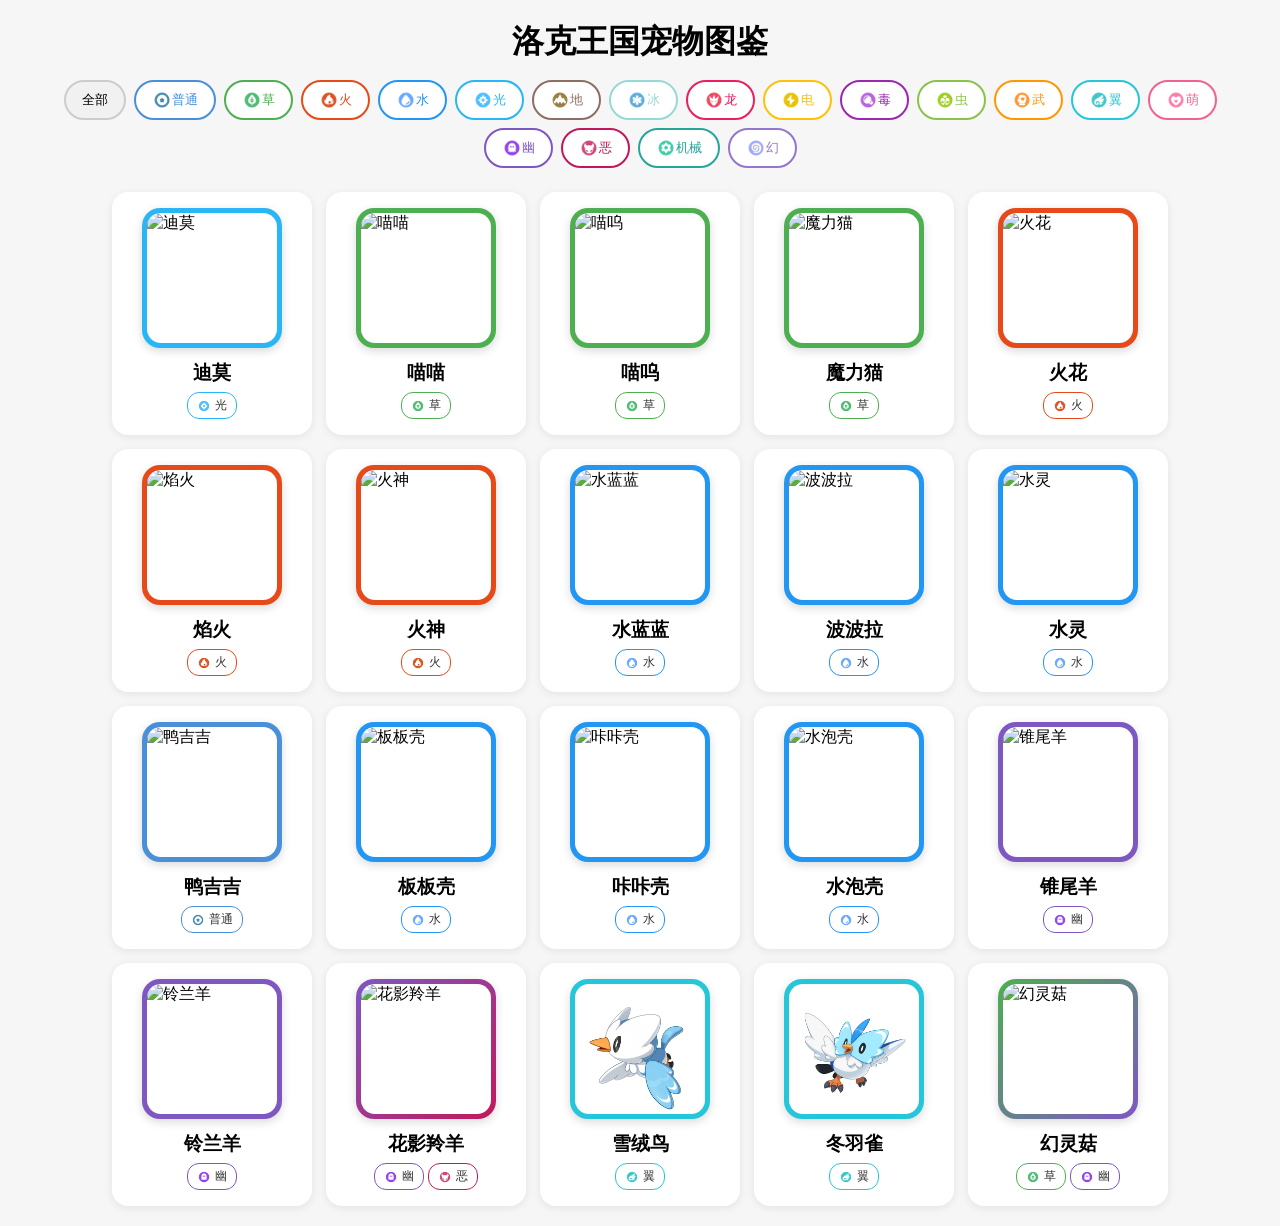
==== index.html @ 37b970ab "全新html，js，css" ====
<!DOCTYPE html>
<meta charset="UTF-8">
<meta name="viewport" content="width=device-width,initial-scale=1.0">
<title>洛克王国宠物图鉴</title>
<link rel="stylesheet" href="style.css">

<script src="data/config.js"></script>
<script src="data/pets1.js"></script>
<script src="data/pets2.js"></script>

<div class="page-container">
  <div class="title-center"><h1>洛克王国宠物图鉴</h1></div>
  <div class="filter-bar" id="filterBar"></div>
  <div class="pet-grid" id="petGrid"></div>
</div>

<script>
const petList = [...petList1, ...petList2];
renderFilters();
renderPets(petList);

function renderFilters() {
  const bar = document.getElementById("filterBar");
  allElements.forEach(el => {
    const btn = document.createElement("button");
    btn.className = "filter-btn";

    // 给属性标签加上对应颜色
    if (el !== "全部" && elementColors[el]) {
      btn.style.backgroundColor = "#fff";
      btn.style.color = elementColors[el];
      btn.style.border = `2px solid ${elementColors[el]}`;
      // 插入图标
      btn.innerHTML = `<img src="public/icons/${el}.png" class="filter-icon">${el}`;
    } else {
      btn.textContent = el;
      btn.style.border = `2px solid #ccc`;

    }
    
    btn.onclick = () => filterPets(el);
    bar.appendChild(btn);
  });
}

function renderPets(pets) {
  const grid = document.getElementById("petGrid");
  grid.innerHTML = "";
  pets.forEach(pet => {
    const card = document.createElement("div");
    card.className = "small-card";
    const elems = Array.isArray(pet.element) ? pet.element : [pet.element];
    const bg = elems.length === 1 ? elementColors[elems[0]] : `linear-gradient(135deg, ${elementColors[elems[0]]}, ${elementColors[elems[1]]})`;

    card.innerHTML = `
    <div class="avatar-box" style="background:${bg}">
      <img class="avatar" src="${pet.avatar}" alt="${pet.name}">
    </div>
    <h3>${pet.name}</h3>
    <div style="display:flex;gap:4px;justify-content:center;margin-top:6px;flex-wrap:wrap">
      ${elems.map(e => `
      <span class="element" style="background:#fff; border:1px solid ${elementColors[e]}; color:#333; display:inline-flex; align-items:center; gap:4px;">
        <img src="public/icons/${e}.png" class="element-icon" style="width:14px; height:14px; object-fit:contain;">
        ${e}
      </span>
      `).join('')}
    </div>
  `;
    card.onclick = () => location.href = `detail.html?id=${pet.id}`;
    grid.appendChild(card);
  });
}

function filterPets(type) {
  if (type === "全部") return renderPets(petList);
  const filtered = petList.filter(p => {
    const el = p.element;
    return Array.isArray(el) ? el.includes(type) : el === type;
  });
  renderPets(filtered);
}
</script>
---- style.css ----
* {
    margin: 0;
    padding: 0;
    box-sizing: border-box;
    font-family: system-ui, sans-serif;
}

body {
    background: #f6f6f6;
}

.page-container {
    max-width: 1200px;
    margin: 0 auto;
    padding: 20px;
}

.small-card {
    width: 200px;
    padding: 16px;
    background: #fff;
    border-radius: 16px;
    box-shadow: 0 2px 8px rgba(0, 0, 0, .08);
    cursor: pointer;
    transition: .2s;
}

.small-card:hover {
    transform: translateY(-4px);
}

.avatar {
    width: 130px;
    height: 130px;
    border-radius: 14px;
    object-fit: cover;
    background: #fff;
    display: block;
}

.avatar-box {
    border-radius: 18px;
    padding: 5px;
    box-shadow: 0 3px 10px rgba(0, 0, 0, .15);
    width: fit-content;
    margin: 0 auto 12px;
}

.pet-grid {
    display: flex;
    flex-wrap: wrap;
    gap: 14px;
    justify-content: center;
}

.element {
    padding: 4px 9px;
    border-radius: 12px;
    color: #fff;
    font-size: 12px;
    font-weight: 500;
    display: inline-flex;
    align-items: center;
    gap: 4px;
}

.element-icon {
  width: 20px;
  height: 20px;
  object-fit: contain;
  vertical-align: middle;
}

.title-center {
    text-align: center;
    margin-bottom: 16px;
}

.filter-bar {
    display: flex;
    flex-wrap: wrap;
    gap: 8px;
    justify-content: center;
    margin-bottom: 24px;
}

.filter-btn {
    padding: 8px 16px;
    border-radius: 20px;
    border: none;
    background: #f1f1f1;
    cursor: pointer;
    display: inline-flex;
    align-items: center;
    justify-content: center;
}

.filter-icon {
  background: #fff;
  width: 20px;
  height: 20px;
  object-fit: contain;
  /* 关键：让图标自己也居中 */
  display: flex;
  align-items: center;
  justify-content: center;
}

.filter-btn:hover {
  filter: brightness(1.15);
  transform: scale(1.04);
}

.back-btn {
    padding: 8px 16px;
    border-radius: 12px;
    border: none;
    background: #333;
    color: #fff;
    cursor: pointer;
    margin-bottom: 20px;
}

.detail-card {
    background: #1a1a1d;
    color: #fff;
    padding: 36px;
    border-radius: 20px;
    max-width: 860px;
    margin: 0 auto;
}

.pet-layout {
    display: flex;
    gap: 40px;
    align-items: flex-start;
}

.small-card h3 {
  text-align: center;
  width: 100%;
  margin: 8px 0 4px;
}

.left-section {
    text-align: center;
    flex-shrink: 0;
}

.right-section {
    flex: 1;
}

.right-section h3 {
    font-size: 18px;
    margin-bottom: 12px;
    padding-bottom: 6px;
    border-bottom: 1px solid #444;
}

.stat-grid {
    display: grid;
    grid-template-columns: 1fr 1fr;
    gap: 10px;
}

.stat {
    background: #2a2a2e;
    padding: 10px;
    border-radius: 8px;
    text-align: center;
}

.skill-list {
    display: flex;
    flex-direction: column;
    gap: 10px;
    margin-top: 10px;
}

.skill-item {
    background: #2a2a2e;
    padding: 12px;
    border-radius: 8px;
}

.skill-name {
    font-weight: bold;
    font-size: 15px;
}

.skill-desc {
    font-size: 12px;
    color: #ccc;
    margin-top: 4px;
}

.name-row {
    display: flex;
    align-items: center;
    justify-content: center;
    gap: 10px;
    margin: 12px 0;
}

.pet-name {
    font-size: 24px;
}

.trait-box {
    background: #2a2a2e;
    padding: 12px;
    border-radius: 10px;
    text-align: center;
}

.trait-name {
    font-weight: bold;
    font-size: 14px;
}

.trait-desc {
    font-size: 12px;
    color: #ccc;
    margin-top: 4px;
}

@media (max-width: 768px) {
    .pet-layout {
        flex-direction: column;
        align-items: center;
    }

    .stat-grid {
        grid-template-columns: 1fr;
    }

    .detail-card {
        padding: 24px;
    }
}
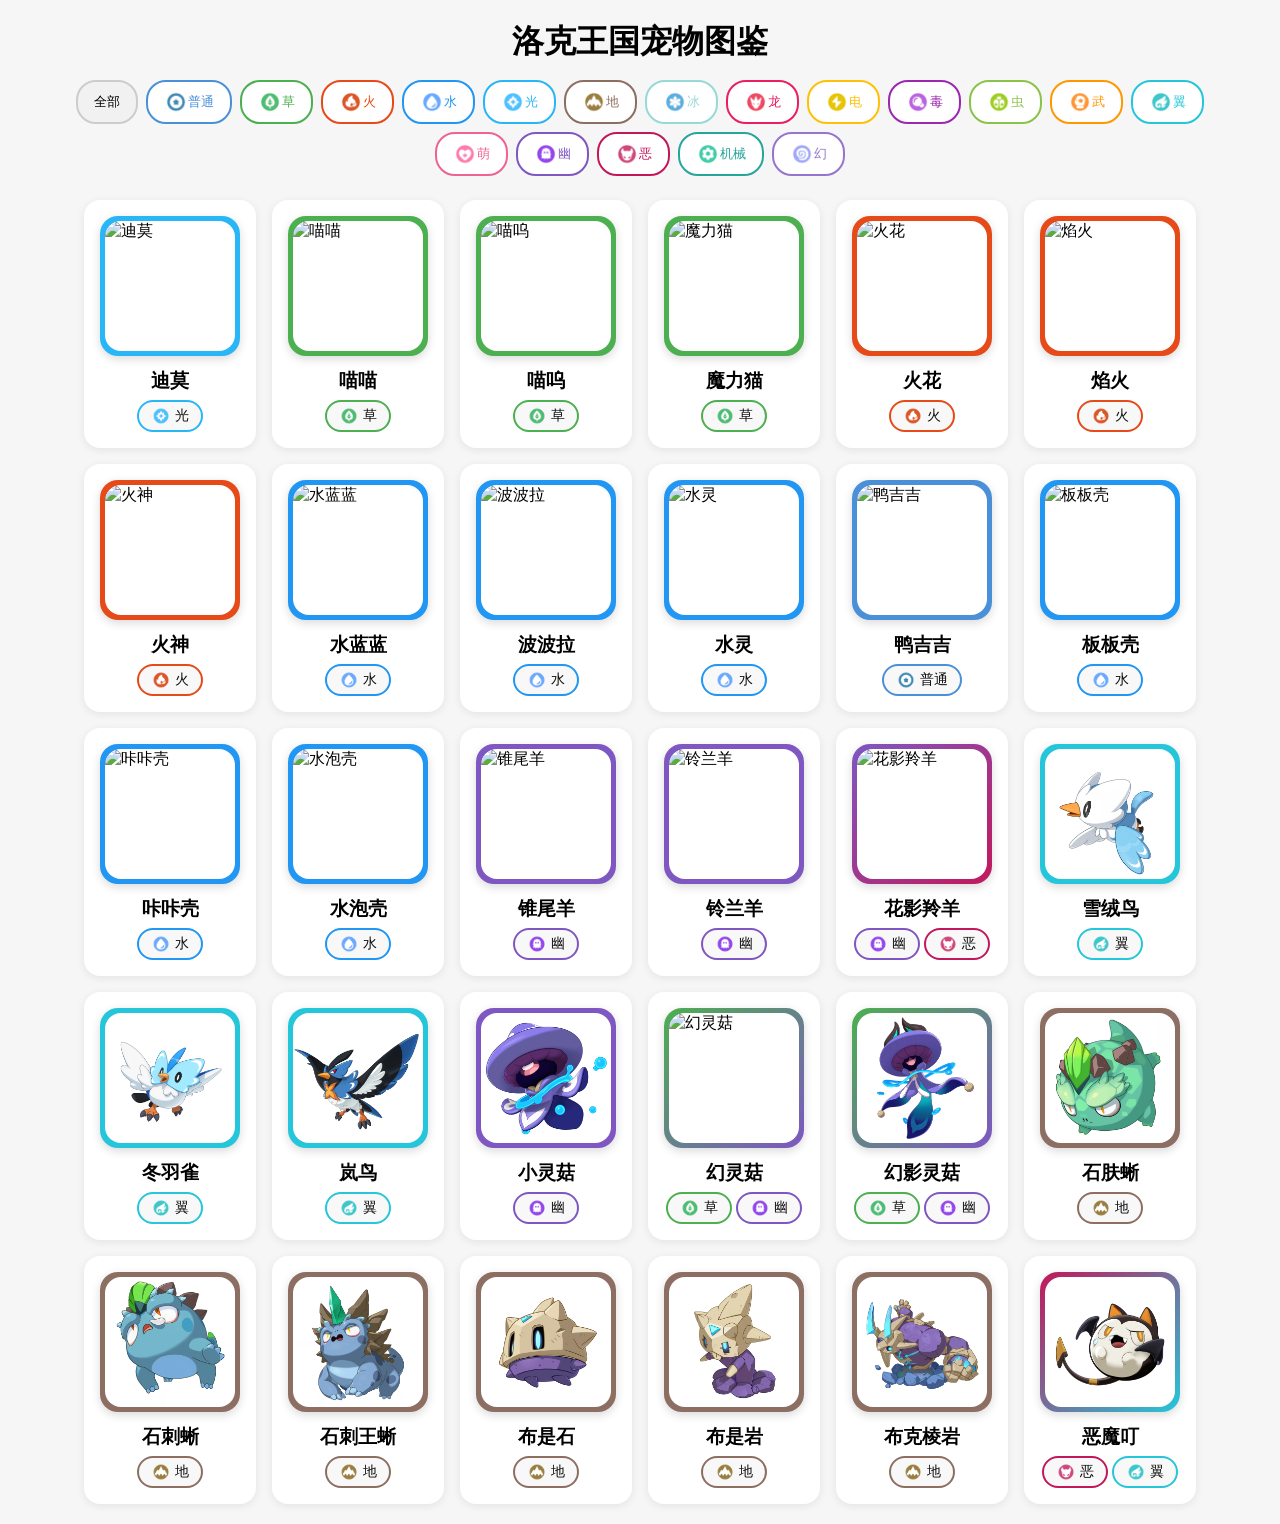
==== commit 93c20fdd: "Add files via upload" ====
--- a/index.html
+++ b/index.html
@@ -1,12 +1,17 @@
 <!DOCTYPE html>
-<meta charset="UTF-8">
-<meta name="viewport" content="width=device-width,initial-scale=1.0">
-<title>洛克王国宠物图鉴</title>
-<link rel="stylesheet" href="style.css">
+<html lang="zh-CN">
+<head>
+  <meta charset="UTF-8">
+  <meta name="viewport" content="width=device-width, initial-scale=1.0">
+  <title>洛克王国宠物图鉴</title>
+  <link rel="stylesheet" href="style.css">
+</head>
+<body>
 
 <script src="data/config.js"></script>
 <script src="data/pets1.js"></script>
 <script src="data/pets2.js"></script>
+<script src="data/pets3.js"></script>
 
 <div class="page-container">
   <div class="title-center"><h1>洛克王国宠物图鉴</h1></div>
@@ -15,7 +20,7 @@
 </div>
 
 <script>
-const petList = [...petList1, ...petList2];
+const petList = [...petList1, ...petList2, ...petList3];
 renderFilters();
 renderPets(petList);
 
@@ -59,8 +64,8 @@
     <h3>${pet.name}</h3>
     <div style="display:flex;gap:4px;justify-content:center;margin-top:6px;flex-wrap:wrap">
       ${elems.map(e => `
-      <span class="element" style="background:#fff; border:1px solid ${elementColors[e]}; color:#333; display:inline-flex; align-items:center; gap:4px;">
-        <img src="public/icons/${e}.png" class="element-icon" style="width:14px; height:14px; object-fit:contain;">
+      <span class="element" style="background:#f8f8f8; border:2px solid ${elementColors[e]}; color:#0e0e0e; display:inline-flex; align-items:center; gap:4px;">
+        <img src="public/icons/${e}.png" class="element-icon" ">
         ${e}
       </span>
       `).join('')}
@@ -79,4 +84,6 @@
   });
   renderPets(filtered);
 }
-</script>+</script>
+</body>
+</html>
--- a/style.css
+++ b/style.css
@@ -16,7 +16,7 @@
 }
 
 .small-card {
-    width: 200px;
+    width: flex;
     padding: 16px;
     background: #fff;
     border-radius: 16px;
@@ -32,7 +32,7 @@
 .avatar {
     width: 130px;
     height: 130px;
-    border-radius: 14px;
+    border-radius: 16px;
     object-fit: cover;
     background: #fff;
     display: block;
@@ -49,19 +49,15 @@
 .pet-grid {
     display: flex;
     flex-wrap: wrap;
-    gap: 14px;
+    gap: 16px;
     justify-content: center;
 }
 
 .element {
-    padding: 4px 9px;
-    border-radius: 12px;
+    padding: 4px 12px;
+    border-radius: 16px;
     color: #fff;
-    font-size: 12px;
-    font-weight: 500;
-    display: inline-flex;
-    align-items: center;
-    gap: 4px;
+    font-size: 14px;
 }
 
 .element-icon {
@@ -96,14 +92,9 @@
 }
 
 .filter-icon {
-  background: #fff;
-  width: 20px;
-  height: 20px;
+  width: 24px;
+  height: 24px;
   object-fit: contain;
-  /* 关键：让图标自己也居中 */
-  display: flex;
-  align-items: center;
-  justify-content: center;
 }
 
 .filter-btn:hover {
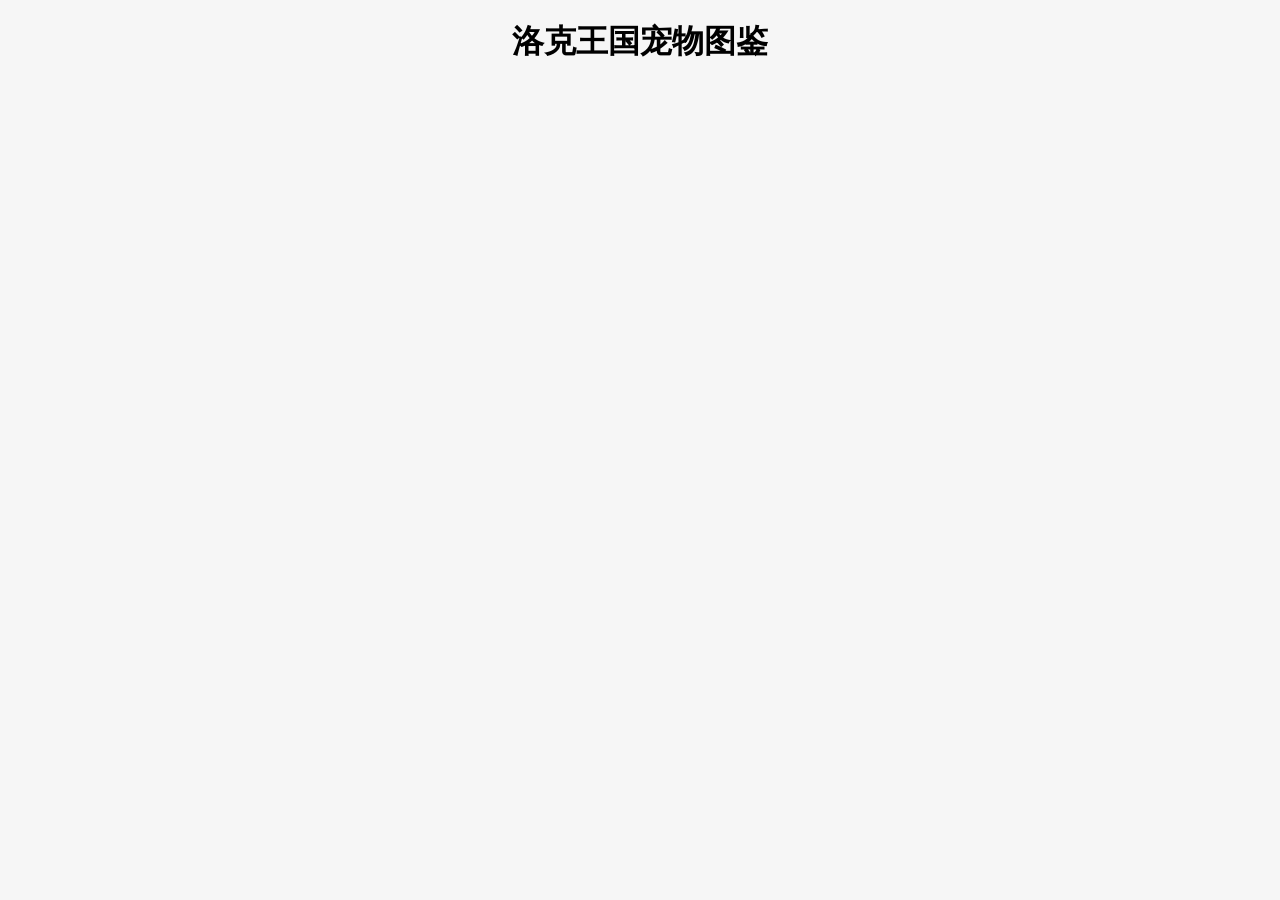
==== commit c065567d: "更新界面布局，技能展示" ====
--- a/index.html
+++ b/index.html
@@ -12,6 +12,7 @@
 <script src="data/pets1.js"></script>
 <script src="data/pets2.js"></script>
 <script src="data/pets3.js"></script>
+<script src="data/pets4.js"></script>
 
 <div class="page-container">
   <div class="title-center"><h1>洛克王国宠物图鉴</h1></div>
@@ -20,7 +21,7 @@
 </div>
 
 <script>
-const petList = [...petList1, ...petList2, ...petList3];
+const petList = [...petList1, ...petList2, ...petList3, ...petList4];
 renderFilters();
 renderPets(petList);
 
@@ -59,7 +60,7 @@
 
     card.innerHTML = `
     <div class="avatar-box" style="background:${bg}">
-      <img class="avatar" src="${pet.avatar}" alt="${pet.name}">
+      <img class="avatar" src="public/images/${pet.id}.png" alt="${pet.name}">
     </div>
     <h3>${pet.name}</h3>
     <div style="display:flex;gap:4px;justify-content:center;margin-top:6px;flex-wrap:wrap">
--- a/style.css
+++ b/style.css
@@ -16,7 +16,7 @@
 }
 
 .small-card {
-    width: flex;
+    width: 100%;
     padding: 16px;
     background: #fff;
     border-radius: 16px;
@@ -47,8 +47,8 @@
 }
 
 .pet-grid {
-    display: flex;
-    flex-wrap: wrap;
+    display: grid;
+    grid-template-columns: repeat(auto-fill, minmax(160px, 1fr));
     gap: 16px;
     justify-content: center;
 }
@@ -110,6 +110,8 @@
     color: #fff;
     cursor: pointer;
     margin-bottom: 20px;
+    display: inline-block;
+    text-decoration: none;
 }
 
 .detail-card {
@@ -119,12 +121,14 @@
     border-radius: 20px;
     max-width: 860px;
     margin: 0 auto;
+    width: 100%;
 }
 
 .pet-layout {
     display: flex;
     gap: 40px;
     align-items: flex-start;
+    width: 100%;
 }
 
 .small-card h3 {
@@ -134,25 +138,36 @@
 }
 
 .left-section {
-    text-align: center;
-    flex-shrink: 0;
+    flex: 1;
+    min-width: 0; /* 🔥 核心修复：让左侧可以正常缩小 */
+    width: 100%;
 }
 
 .right-section {
     flex: 1;
+    min-width: 0; /* 🔥 核心修复：让右侧可以正常拉伸填满 */
+    width: 100%;
 }
 
 .right-section h3 {
+    width: 100%;
     font-size: 18px;
     margin-bottom: 12px;
     padding-bottom: 6px;
     border-bottom: 1px solid #444;
 }
 
+.middle-section {
+  margin-top: 30px;
+  width: 100%;
+}
+
 .stat-grid {
+    width: 100%;
     display: grid;
     grid-template-columns: 1fr 1fr;
     gap: 10px;
+    min-width: 0;
 }
 
 .stat {
@@ -160,6 +175,46 @@
     padding: 10px;
     border-radius: 8px;
     text-align: center;
+    width: 100%;
+}
+
+.name-row {
+    display: flex;
+    align-items: center;
+    justify-content: center;
+    gap: 10px;
+    margin: 12px 0;
+}
+
+.pet-name {
+    font-size: 24px;
+}
+
+.trait-box {
+    background: #2a2a2e;
+    padding: 12px;
+    border-radius: 10px;
+    width: 100%;
+    text-align: left;
+    align-items: center;
+}
+
+.trait-name {
+    font-weight: bold;
+    font-size: 16px;
+}
+
+.trait-desc {
+    font-size: 14px;
+    color: #ccc;
+    margin-top: 4px;
+}
+
+.trait-icon {
+  width: 70px;
+  height: 70px;
+  object-fit: contain;
+  vertical-align: middle;
 }
 
 .skill-list {
@@ -167,17 +222,33 @@
     flex-direction: column;
     gap: 10px;
     margin-top: 10px;
+    width: 100%;
+}
+
+.skills-grid {
+  display: grid;
+  grid-template-columns: 1fr 1fr;
+  gap: 12px;
+  width: 100%;
 }
 
 .skill-item {
     background: #2a2a2e;
     padding: 12px;
     border-radius: 8px;
+    width: 100%;
 }
 
 .skill-name {
     font-weight: bold;
     font-size: 15px;
+}
+
+.skill-icon {
+  width: 50px;
+  height: 50px;
+  object-fit: contain;
+  vertical-align: middle;
 }
 
 .skill-desc {
@@ -186,47 +257,25 @@
     margin-top: 4px;
 }
 
-.name-row {
-    display: flex;
-    align-items: center;
-    justify-content: center;
-    gap: 10px;
-    margin: 12px 0;
-}
-
-.pet-name {
-    font-size: 24px;
-}
-
-.trait-box {
-    background: #2a2a2e;
-    padding: 12px;
-    border-radius: 10px;
-    text-align: center;
-}
-
-.trait-name {
-    font-weight: bold;
-    font-size: 14px;
-}
-
-.trait-desc {
-    font-size: 12px;
-    color: #ccc;
-    margin-top: 4px;
-}
-
 @media (max-width: 768px) {
     .pet-layout {
         flex-direction: column;
         align-items: center;
+        width: 100%;
     }
 
     .stat-grid {
-        grid-template-columns: 1fr;
+        grid-template-columns: 1fr 1fr; /* 保持两列，不变成一列 */
+        width: 100%;
     }
 
     .detail-card {
-        padding: 24px;
+        padding: 20px;
+        width: 100%;
+    }
+
+    .left-section,
+    .right-section {
+        width: 100%;
     }
 }
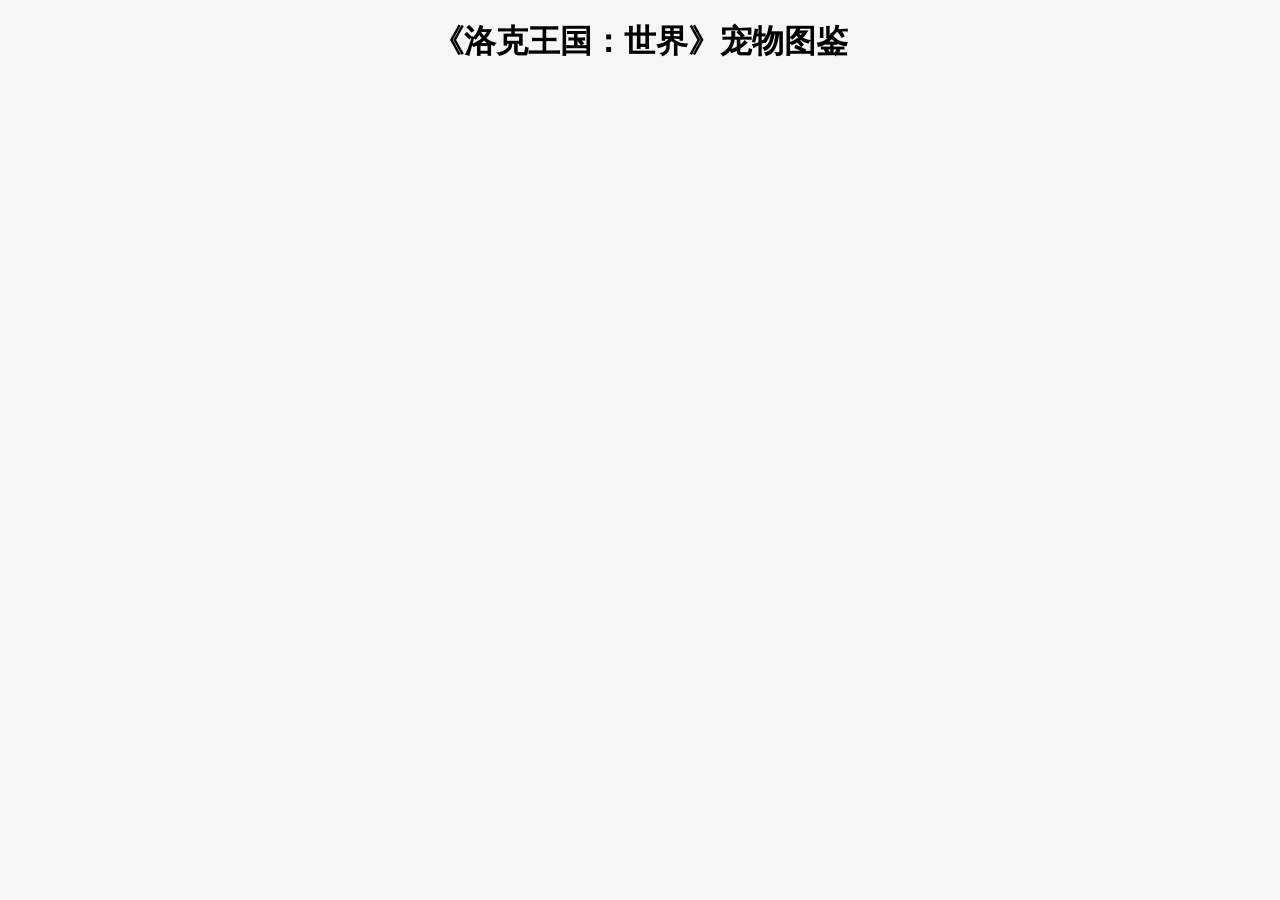
==== commit aed0ca1b: "Update title and content in index.html" ====
--- a/index.html
+++ b/index.html
@@ -13,15 +13,17 @@
 <script src="data/pets2.js"></script>
 <script src="data/pets3.js"></script>
 <script src="data/pets4.js"></script>
+<script src="data/pets5.js"></script>
+<script src="data/pets6.js"></script>
 
 <div class="page-container">
-  <div class="title-center"><h1>洛克王国宠物图鉴</h1></div>
+  <div class="title-center"><h1>《洛克王国：世界》宠物图鉴</h1></div>
   <div class="filter-bar" id="filterBar"></div>
   <div class="pet-grid" id="petGrid"></div>
 </div>
 
 <script>
-const petList = [...petList1, ...petList2, ...petList3, ...petList4];
+const petList = [...petList1, ...petList2, ...petList3, ...petList4, ...petList5, ...petList6];
 renderFilters();
 renderPets(petList);
 
@@ -87,4 +89,4 @@
 }
 </script>
 </body>
-</html>+</html>
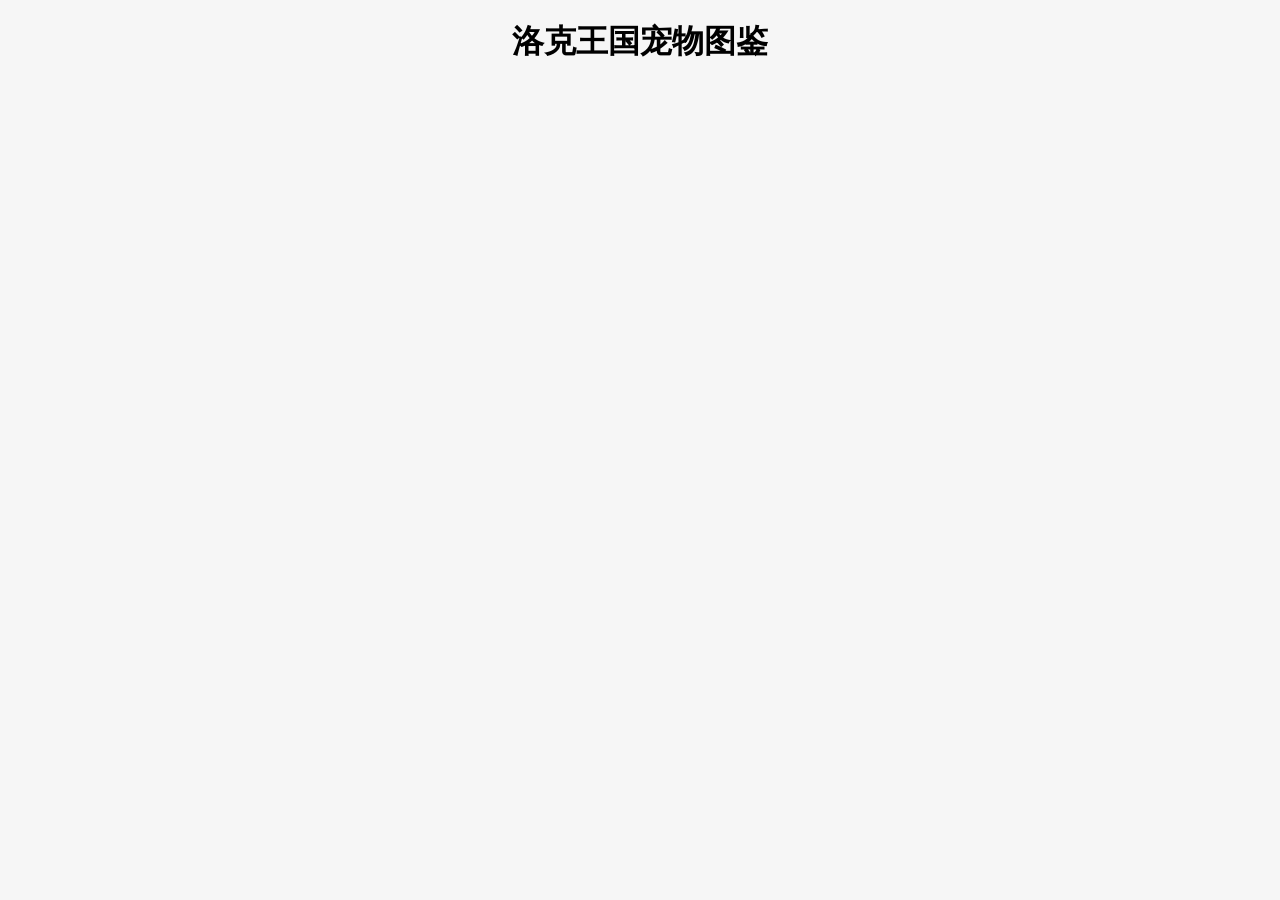
==== commit e722cd6a: "更新图鉴编号101-150，增加初始界面宠物编号" ====
--- a/index.html
+++ b/index.html
@@ -15,15 +15,27 @@
 <script src="data/pets4.js"></script>
 <script src="data/pets5.js"></script>
 <script src="data/pets6.js"></script>
+<script src="data/pets7.js"></script>
+<script src="data/pets8.js"></script>
+<script src="data/pets9.js"></script>
+<script src="data/pets10.js"></script>
+<script src="data/pets11.js"></script>
+<script src="data/pets12.js"></script>
+<script src="data/pets13.js"></script>
+<script src="data/pets14.js"></script>
+<script src="data/pets15.js"></script>
+
 
 <div class="page-container">
-  <div class="title-center"><h1>《洛克王国：世界》宠物图鉴</h1></div>
+  <div class="title-center"><h1>洛克王国宠物图鉴</h1></div>
   <div class="filter-bar" id="filterBar"></div>
   <div class="pet-grid" id="petGrid"></div>
 </div>
 
 <script>
-const petList = [...petList1, ...petList2, ...petList3, ...petList4, ...petList5, ...petList6];
+const petList = [...petList1, ...petList2, ...petList3, ...petList4, ...petList5, ...petList6, ...petList7, ...petList8, ...petList9, ...petList10,
+  ...petList11, ...petList12, ...petList13, ...petList14, ...petList15
+];
 renderFilters();
 renderPets(petList);
 
@@ -64,6 +76,7 @@
     <div class="avatar-box" style="background:${bg}">
       <img class="avatar" src="public/images/${pet.id}.png" alt="${pet.name}">
     </div>
+    <h4>编号 #${pet.id}</h4>
     <h3>${pet.name}</h3>
     <div style="display:flex;gap:4px;justify-content:center;margin-top:6px;flex-wrap:wrap">
       ${elems.map(e => `
@@ -89,4 +102,4 @@
 }
 </script>
 </body>
-</html>
+</html>
--- a/style.css
+++ b/style.css
@@ -61,8 +61,8 @@
 }
 
 .element-icon {
-  width: 20px;
-  height: 20px;
+  width: 18px;
+  height: 18px;
   object-fit: contain;
   vertical-align: middle;
 }
@@ -134,7 +134,14 @@
 .small-card h3 {
   text-align: center;
   width: 100%;
-  margin: 8px 0 4px;
+  margin: 4px 0 4px;
+}
+
+.small-card h4 {
+  font-size: 14px;
+  color: #666;
+  text-align: center;
+  width: 100%;
 }
 
 .left-section {
@@ -160,6 +167,14 @@
 .middle-section {
   margin-top: 30px;
   width: 100%;
+}
+
+.middle-section h3 {
+    width: 100%;
+    font-size: 18px;
+    margin-bottom: 12px;
+    padding-bottom: 6px;
+    border-bottom: 1px solid #444;
 }
 
 .stat-grid {
@@ -237,6 +252,7 @@
     padding: 12px;
     border-radius: 8px;
     width: 100%;
+    min-width: 0;
 }
 
 .skill-name {
@@ -278,4 +294,8 @@
     .right-section {
         width: 100%;
     }
+
+    .skills-grid {
+        grid-template-columns: 1fr; /* 小屏幕下技能列表改为单列 */
+    }
 }
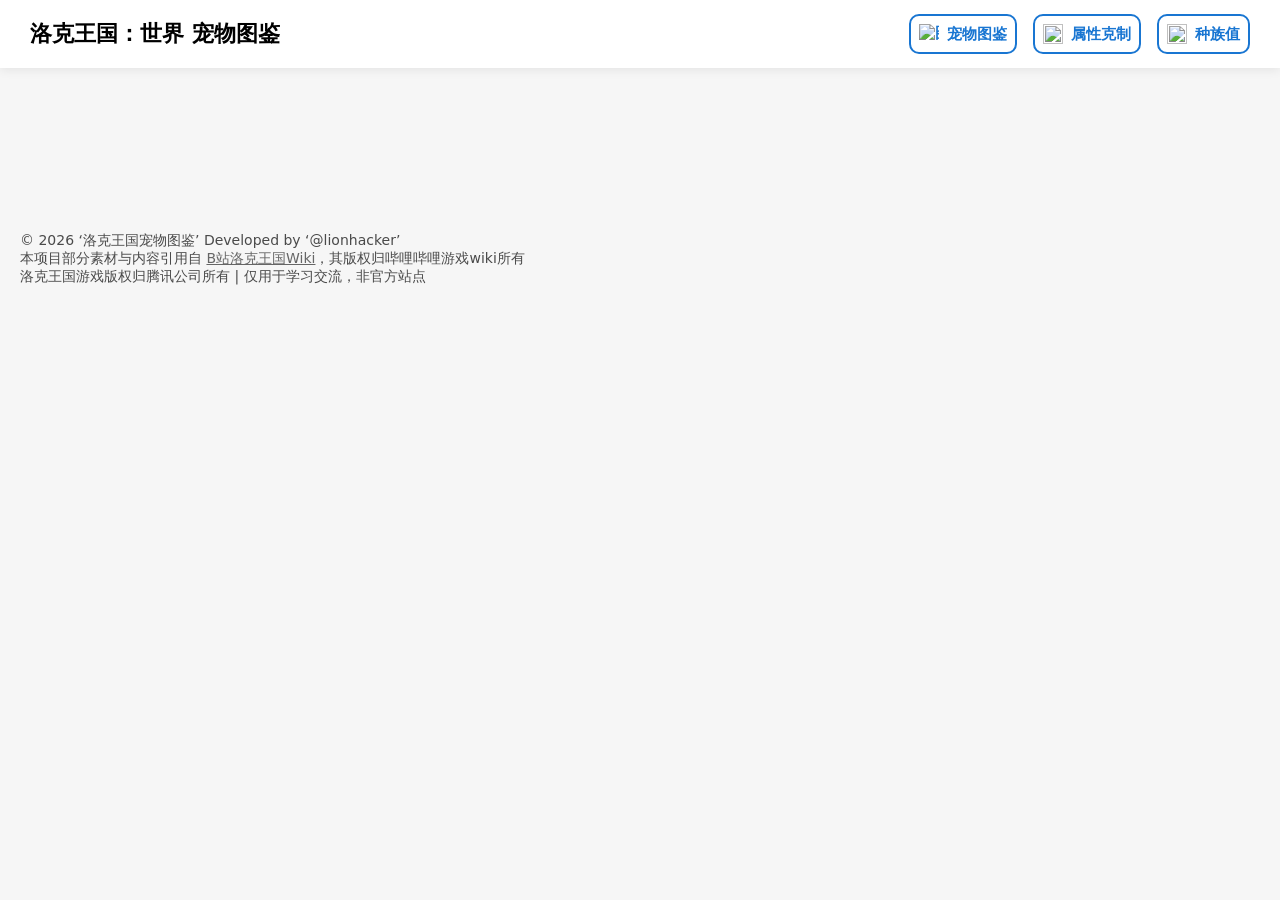
==== commit a96e4c15: "S1 宠物编号1-347图鉴界面，种族值排行，属性克制更新完成" ====
--- a/index.html
+++ b/index.html
@@ -3,62 +3,89 @@
 <head>
   <meta charset="UTF-8">
   <meta name="viewport" content="width=device-width, initial-scale=1.0">
-  <title>洛克王国宠物图鉴</title>
+  <title>洛克王国：世界 宠物图鉴</title>
   <link rel="stylesheet" href="style.css">
+
+  <!-- favicon 小图标 -->
+  <link rel="icon" href="public/leologo/leo_favicon.png" type="image/png">
+  <link rel="shortcut icon" href="public/leologo/leo_favicon.png" type="image/png">
+
 </head>
 <body>
 
-<script src="data/config.js"></script>
-<script src="data/pets1.js"></script>
-<script src="data/pets2.js"></script>
-<script src="data/pets3.js"></script>
-<script src="data/pets4.js"></script>
-<script src="data/pets5.js"></script>
-<script src="data/pets6.js"></script>
-<script src="data/pets7.js"></script>
-<script src="data/pets8.js"></script>
-<script src="data/pets9.js"></script>
-<script src="data/pets10.js"></script>
-<script src="data/pets11.js"></script>
-<script src="data/pets12.js"></script>
-<script src="data/pets13.js"></script>
-<script src="data/pets14.js"></script>
-<script src="data/pets15.js"></script>
+<!-- 顶部导航：左侧标题 + 右侧菜单 -->
+<div class="top-bar">
+  <h1>洛克王国：世界 宠物图鉴</h1>
 
-
-<div class="page-container">
-  <div class="title-center"><h1>洛克王国宠物图鉴</h1></div>
-  <div class="filter-bar" id="filterBar"></div>
-  <div class="pet-grid" id="petGrid"></div>
+  <div class="top-menu">
+    <button class="top-menu-btn" onclick="location.href='index.html'">
+      <img src="public/leologo/pet_icon.png" class="menu-icon" alt="图鉴">
+      宠物图鉴
+    </button>
+    <button class="top-menu-btn" onclick="location.href='weakness.html'">
+       <img src="public/leologo/element_icon.png" class="menu-icon">属性克制
+    </button>
+    <button class="top-menu-btn" onclick="location.href='ranking.html'">
+      <img src="public/leologo/ranking_icon.png" class="menu-icon">
+      种族值
+    </button>
+  </div>
 </div>
 
+<!-- 内容区域 -->
+<div class="content">
+  <div class="page-container">
+    <div class="filter-bar" id="filterBar"></div>
+    <div class="pet-grid" id="petGrid"></div>
+  </div>
+</div>
+
+<!-- 返回顶部按钮 -->
+<button id="backToTop" onclick="scrollToTop()">↑</button>
+
+<script src="/data/load-pets.js"></script>
+
 <script>
-const petList = [...petList1, ...petList2, ...petList3, ...petList4, ...petList5, ...petList6, ...petList7, ...petList8, ...petList9, ...petList10,
-  ...petList11, ...petList12, ...petList13, ...petList14, ...petList15
+const petList = [...petList1, ...petList2, ...petList3, ...petList4, ...petList5, 
+...petList6, ...petList7, ...petList8, ...petList9, ...petList10,
+...petList11, ...petList12, ...petList13, ...petList14, ...petList15, 
+...petList16, ...petList17, ...petList18, ...petList19, ...petList20,
+...petList21, ...petList22, ...petList23, ...petList24, ...petList25, 
+...petList26, ...petList27, ...petList28, ...petList29, ...petList30,
+...petList31, ...petList32, ...petList33, ...petList34, ...petList35,
 ];
 renderFilters();
 renderPets(petList);
 
 function renderFilters() {
   const bar = document.getElementById("filterBar");
+  // 先清空
+  bar.innerHTML = "";
+
   allElements.forEach(el => {
     const btn = document.createElement("button");
     btn.className = "filter-btn";
 
-    // 给属性标签加上对应颜色
     if (el !== "全部" && elementColors[el]) {
       btn.style.backgroundColor = "#fff";
       btn.style.color = elementColors[el];
       btn.style.border = `2px solid ${elementColors[el]}`;
-      // 插入图标
       btn.innerHTML = `<img src="public/icons/${el}.png" class="filter-icon">${el}`;
     } else {
       btn.textContent = el;
       btn.style.border = `2px solid #ccc`;
+    }
 
-    }
-    
-    btn.onclick = () => filterPets(el);
+    // 👇 点击切换 active（单选逻辑，同一时间只有一个选中）
+    btn.onclick = () => {
+      // 先清空所有 active
+      document.querySelectorAll(".filter-btn").forEach(b => b.classList.remove("active"));
+      // 给当前按钮加 active
+      btn.classList.add("active");
+      // 执行原来的筛选
+      filterPets(el);
+    };
+
     bar.appendChild(btn);
   });
 }
@@ -81,7 +108,7 @@
     <div style="display:flex;gap:4px;justify-content:center;margin-top:6px;flex-wrap:wrap">
       ${elems.map(e => `
       <span class="element" style="background:#f8f8f8; border:2px solid ${elementColors[e]}; color:#0e0e0e; display:inline-flex; align-items:center; gap:4px;">
-        <img src="public/icons/${e}.png" class="element-icon" ">
+        <img src="public/icons/${e}.png" class="element-icon">
         ${e}
       </span>
       `).join('')}
@@ -100,6 +127,30 @@
   });
   renderPets(filtered);
 }
+
+// ========== 返回顶部功能 ==========
+function scrollToTop() {
+    window.scrollTo({ top: 0, behavior: 'smooth' });
+  }
+
+// 滚动时显示/隐藏按钮
+window.onscroll = function() {
+  const btn = document.getElementById("backToTop");
+  if (document.documentElement.scrollTop > 300) {
+    btn.style.display = "block";
+  } else {
+    btn.style.display = "none";
+  }
+};
+
 </script>
+
+<!-- 版权声明 -->
+<footer class="footer">
+  <p>© 2026 ‘洛克王国宠物图鉴’ Developed by ‘@lionhacker’</p>
+  <p>本项目部分素材与内容引用自 <a href="https://wiki.biligame.com/rocom/" target="_blank" style="color:#666;text-decoration:underline;">B站洛克王国Wiki</a>，其版权归哔哩哔哩游戏wiki所有</p>
+  <p>洛克王国游戏版权归腾讯公司所有 | 仅用于学习交流，非官方站点</p>
+</footer>
+
 </body>
 </html>
--- a/style.css
+++ b/style.css
@@ -1,3 +1,6 @@
+/* ====================================== */
+/* 全局基础样式 */
+/* ====================================== */
 * {
     margin: 0;
     padding: 0;
@@ -6,15 +9,101 @@
 }
 
 body {
-    background: #f6f6f6;
-}
-
+    background: #f6f6f6; /* 页面整体背景色 */
+}
+
+/* 页面最大宽度容器（居中） */
 .page-container {
     max-width: 1200px;
     margin: 0 auto;
     padding: 20px;
 }
 
+/* ====================================== */
+/* 顶部导航栏（左侧标题 + 右侧菜单） */
+/* ====================================== */
+.top-bar {
+    display: flex;
+    justify-content: space-between; /* 左右分开 */
+    align-items: center;
+    padding: 14px 30px;
+    background: #fff;
+    box-shadow: 0 2px 10px rgba(0, 0, 0, 0.08);
+    position: sticky; /* 顶部悬浮 */
+    top: 0;
+    z-index: 99;
+}
+
+.top-bar h1 {
+    font-size: 22px;
+    margin: 0;
+}
+
+/* 顶部右侧菜单 */
+.top-menu {
+    display: flex;
+    align-items: center;
+    gap: 16px;
+}
+
+.top-menu-btn {
+  display: flex;
+  align-items: center;
+  gap: 8px;
+  padding: 8px;
+  background: #fff;
+  border: 2px solid #1976d2;
+  color: #1976d2;
+  border-radius: 10px;
+  font-weight: bold;
+  font-size: 15px;
+  cursor: pointer;
+  white-space: nowrap;
+}
+.top-menu-btn:hover {
+  background: #f0f7ff;
+}
+
+.menu-icon {
+    width: 20px;
+    height: 20px;
+    object-fit: contain;
+}
+
+/* ====================================== */
+/* 主页内容区域 */
+/* ====================================== */
+.content {
+    flex: 1;
+    padding: 20px;
+    overflow: auto;
+}
+
+#backToTop {
+      position: fixed;
+      bottom: 30px;
+      right: 20px;
+      width: 50px;
+      height: 50px;
+      border-radius: 50%;
+      background-color: #409eff;
+      color: white;
+      font-size: 18px;
+      border: none;
+      box-shadow: 0 2px 10px rgba(0,0,0,0.2);
+      cursor: pointer;
+      display: none; /* 默认隐藏 */
+      z-index: 9999;
+      transition: all 0.3s ease;
+    }
+    
+#backToTop:hover {
+    background-color: #337ecc;
+    transform: scale(1.1);
+}
+/* ====================================== */
+/* 宠物卡片样式 */
+/* ====================================== */
 .small-card {
     width: 100%;
     padding: 16px;
@@ -26,9 +115,10 @@
 }
 
 .small-card:hover {
-    transform: translateY(-4px);
-}
-
+    transform: translateY(-4px); /* 悬浮上移效果 */
+}
+
+/* 宠物图片 */
 .avatar {
     width: 130px;
     height: 130px;
@@ -38,6 +128,7 @@
     display: block;
 }
 
+/* 宠物图片外框 */
 .avatar-box {
     border-radius: 18px;
     padding: 5px;
@@ -46,6 +137,7 @@
     margin: 0 auto 12px;
 }
 
+/* 宠物卡片网格布局 */
 .pet-grid {
     display: grid;
     grid-template-columns: repeat(auto-fill, minmax(160px, 1fr));
@@ -53,6 +145,24 @@
     justify-content: center;
 }
 
+/* 卡片标题 */
+.small-card h3 {
+    text-align: center;
+    width: 100%;
+    margin: 4px 0 4px;
+}
+
+/* 卡片编号 */
+.small-card h4 {
+    font-size: 14px;
+    color: #666;
+    text-align: center;
+    width: 100%;
+}
+
+/* ====================================== */
+/* 属性标签样式 */
+/* ====================================== */
 .element {
     padding: 4px 12px;
     border-radius: 16px;
@@ -61,17 +171,15 @@
 }
 
 .element-icon {
-  width: 18px;
-  height: 18px;
-  object-fit: contain;
-  vertical-align: middle;
-}
-
-.title-center {
-    text-align: center;
-    margin-bottom: 16px;
-}
-
+    width: 18px;
+    height: 18px;
+    object-fit: contain;
+    vertical-align: middle;
+}
+
+/* ====================================== */
+/* 筛选栏样式 */
+/* ====================================== */
 .filter-bar {
     display: flex;
     flex-wrap: wrap;
@@ -82,6 +190,7 @@
 
 .filter-btn {
     padding: 8px 16px;
+    font-size: 14px;
     border-radius: 20px;
     border: none;
     background: #f1f1f1;
@@ -91,17 +200,26 @@
     justify-content: center;
 }
 
+.filter-btn.active {
+  filter: brightness(1.2);
+  transform: scale(1.08);
+  box-shadow: 0 0 12px currentColor;
+}
+
 .filter-icon {
-  width: 24px;
-  height: 24px;
-  object-fit: contain;
+    width: 24px;
+    height: 24px;
+    object-fit: contain;
 }
 
 .filter-btn:hover {
-  filter: brightness(1.15);
-  transform: scale(1.04);
-}
-
+    filter: brightness(1.15);
+    transform: scale(1.04);
+}
+
+/* ====================================== */
+/* 宠物详情页 整体样式 */
+/* ====================================== */
 .back-btn {
     padding: 8px 16px;
     border-radius: 12px;
@@ -114,16 +232,18 @@
     text-decoration: none;
 }
 
+/* 详情页黑色卡片 */
 .detail-card {
     background: #1a1a1d;
     color: #fff;
     padding: 36px;
     border-radius: 20px;
-    max-width: 860px;
+    max-width: 960px;
     margin: 0 auto;
     width: 100%;
 }
 
+/* 详情页布局：左右分栏 */
 .pet-layout {
     display: flex;
     gap: 40px;
@@ -131,32 +251,21 @@
     width: 100%;
 }
 
-.small-card h3 {
-  text-align: center;
-  width: 100%;
-  margin: 4px 0 4px;
-}
-
-.small-card h4 {
-  font-size: 14px;
-  color: #666;
-  text-align: center;
-  width: 100%;
-}
-
 .left-section {
     flex: 1;
-    min-width: 0; /* 🔥 核心修复：让左侧可以正常缩小 */
+    min-width: 0;
     width: 100%;
 }
 
 .right-section {
     flex: 1;
-    min-width: 0; /* 🔥 核心修复：让右侧可以正常拉伸填满 */
-    width: 100%;
-}
-
-.right-section h3 {
+    min-width: 0;
+    width: 100%;
+}
+
+.left-section h3,
+.right-section h3,
+.middle-section h3 {
     width: 100%;
     font-size: 18px;
     margin-bottom: 12px;
@@ -164,35 +273,9 @@
     border-bottom: 1px solid #444;
 }
 
-.middle-section {
-  margin-top: 30px;
-  width: 100%;
-}
-
-.middle-section h3 {
-    width: 100%;
-    font-size: 18px;
-    margin-bottom: 12px;
-    padding-bottom: 6px;
-    border-bottom: 1px solid #444;
-}
-
-.stat-grid {
-    width: 100%;
-    display: grid;
-    grid-template-columns: 1fr 1fr;
-    gap: 10px;
-    min-width: 0;
-}
-
-.stat {
-    background: #2a2a2e;
-    padding: 10px;
-    border-radius: 8px;
-    text-align: center;
-    width: 100%;
-}
-
+/* ====================================== */
+/* 宠物名称 + 属性行 */
+/* ====================================== */
 .name-row {
     display: flex;
     align-items: center;
@@ -201,10 +284,18 @@
     margin: 12px 0;
 }
 
+.detail-card .avatar {
+    width: 175px;
+    height: 175px;
+}
+
 .pet-name {
     font-size: 24px;
 }
 
+/* ====================================== */
+/* 特性（天赋）模块 */
+/* ====================================== */
 .trait-box {
     background: #2a2a2e;
     padding: 12px;
@@ -226,25 +317,103 @@
 }
 
 .trait-icon {
-  width: 70px;
-  height: 70px;
-  object-fit: contain;
-  vertical-align: middle;
-}
-
-.skill-list {
+    width: 70px;
+    height: 70px;
+    object-fit: contain;
+    vertical-align: middle;
+}
+
+/* ====================================== */
+/* 种族值 3D 雷达图 */
+/* ====================================== */
+.stat-radar-3d {
+    position: relative;
+    width: 100%;
+    height: 220px;
     display: flex;
-    flex-direction: column;
-    gap: 10px;
-    margin-top: 10px;
+    align-items: center;
+    justify-content: center;
+    background: #2a2a2e;
+    border-radius: 20px;
+    margin-bottom: 20px;
+}
+
+/* 六边形网格线 */
+.radar-grid {
+    position: absolute;
+    width: 150px;
+    height: 150px;
+    background: repeating-conic-gradient(#8b8b8b 0 1deg, transparent 1deg 60deg);
+    -webkit-mask: radial-gradient(circle 1px, transparent 99%, #fff 100%);
+    mask: radial-gradient(circle 1px, transparent 99%, #fff 100%);
+    border-radius: 50%;
+    border: 2px solid #8b8b8b;
+    z-index: 1;
+}
+
+/* 蓝色属性覆盖区域 */
+.radar-area {
+    position: absolute;
+    width: 120px;
+    height: 120px;
+    clip-path: polygon(
+        50% calc(50% - var(--hp)),
+        calc(50% + var(--mat)*0.866) calc(50% - var(--mat)*0.5),
+        calc(50% + var(--mdf)*0.866) calc(50% + var(--mdf)*0.5),
+        50% calc(50% + var(--spd)),
+        calc(50% - var(--def)*0.866) calc(50% + var(--def)*0.5),
+        calc(50% - var(--atk)*0.866) calc(50% - var(--atk)*0.5)
+    );
+    background: #4a9eff;
+    opacity: 0.6;
+    z-index: 2;
+}
+
+/* 雷达图标注（血量、攻击等） */
+.radar-label {
+    position: absolute;
+    font-size: 14px;
+    color: #dddddd;
+    font-weight: 500;
+    z-index: 3;
+    transform: translate(-50%, -50%);
+    white-space: nowrap;
+    width: max-content;
+}
+
+.label-hp  { top: 7.5%; left: 50%; }
+.label-mat { top: 27.5%; left: 72.5%; }
+.label-mdf { top: 72.5%; left: 72.5%; }
+.label-spd { top: 92.5%; left: 50%; }
+.label-def { top: 72.5%; left: 27.5%; }
+.label-atk { top: 27.5%; left: 27.5%; }
+
+/* 种族值下方数字长条 */
+.stat-numbers-bar {
+    background: #2a2a2e;
+    padding: 10px 12px;
+    border-radius: 10px;
+    display: flex;
+    justify-content: space-between;
+    flex-wrap: wrap;
+    gap: 6px;
+    font-size: 13px;
+    color: #eee;
+}
+
+/* ====================================== */
+/* 技能列表样式 */
+/* ====================================== */
+.middle-section {
+    margin-top: 30px;
     width: 100%;
 }
 
 .skills-grid {
-  display: grid;
-  grid-template-columns: 1fr 1fr;
-  gap: 12px;
-  width: 100%;
+    display: grid;
+    grid-template-columns: 1fr 1fr;
+    gap: 12px;
+    width: 100%;
 }
 
 .skill-item {
@@ -261,10 +430,10 @@
 }
 
 .skill-icon {
-  width: 50px;
-  height: 50px;
-  object-fit: contain;
-  vertical-align: middle;
+    width: 50px;
+    height: 50px;
+    object-fit: contain;
+    vertical-align: middle;
 }
 
 .skill-desc {
@@ -273,6 +442,234 @@
     margin-top: 4px;
 }
 
+/* ====================================== */
+/* 属性克制页面专用样式 */
+/* ====================================== */
+.weakness-layout {
+  display: flex;
+  width: 100%;
+  min-height: 80vh;
+  border-radius: 20px;
+  overflow: hidden;
+}
+
+/* 左侧 30% */
+.weakness-left {
+  width: 30%;
+  background: #1a1a1d;
+  color: #fff;
+  padding: 20px;
+  border-right: 2px solid #333;
+  padding: 20px;
+  box-sizing: border-box;
+}
+
+/* 右侧 70% */
+.weakness-right {
+  width: 70%;
+  background: #111;
+  display: flex;
+  align-items: center;
+  justify-content: center;
+  position: relative;
+  padding: 20px;
+  box-sizing: border-box;
+}
+
+
+/* 进攻/防守切换 */
+.mode-bar {
+  margin: 16px 0;
+}
+.mode-btn {
+  padding: 8px 16px;
+  margin: 0 4px;
+  border-radius: 8px;
+  border: 1px solid #666;
+  background: #2a2a2e;
+  color: #fff;
+  cursor: pointer;
+}
+.mode-btn.active {
+  background: #ff9f43;
+}
+
+/* 克制说明 */
+.legend {
+  position: absolute;
+  top: 10px;
+  left: 15px;
+  display: flex;
+  gap: 14px;
+  font-size: 14px;
+  color: #e5e5e5;
+  z-index: 10;
+  border: 1px solid #666;
+  padding: 4px 8px;
+  border-radius: 8px;
+}
+.legend-item {
+  display: flex;
+  align-items: center;
+  gap: 6px;
+}
+.line {
+  width: 16px;
+  height: 3px;
+  border-radius: 2px;
+}
+.line.very {
+  background: #ff4444;
+}
+.line.not {
+  background: #33bb55;
+}
+
+/* 环形布局容器 */
+.circle-wrap {
+  width: 100%;
+  height: 100%;
+  aspect-ratio: 1 / 1;
+  position: relative;
+  flex-shrink: 0;
+}
+.circle-center {
+  position: absolute;
+  left: 50%;
+  top: 50%;
+  width: 80px;
+  height: 80px;
+  transform: translate(-50%, -50%);
+  display: flex;
+  align-items: center;
+  justify-content: center;
+}
+.center-img {
+  width: 100%;
+  height: 100%;
+  object-fit: contain;
+}
+.circle-item {
+  position: absolute;
+  width: 70px;
+  height: 70px;
+  transform: translate(-50%, -50%);
+}
+
+/* 箭头线条基础样式 */
+.arrow {
+  position: absolute;
+  width: 2px;
+}
+
+/* 克制箭头：红色 */
+.arrow.very-effective {
+  background: #ff5252;
+}
+/* 抵抗箭头：绿色 */
+.arrow.not-effective {
+  background: #4cd964;
+}
+
+/* 箭头三角（统一样式） */
+.arrow-head {
+  position: absolute;
+  top: 0;
+  left: -4px;
+  width: 0;
+  height: 0;
+  border-left: 5px solid transparent;
+  border-right: 5px solid transparent;
+}
+/* 红色箭头头 */
+.arrow-head.very-effective {
+  border-top: 10px solid #ff5252;
+}
+/* 绿色箭头头 */
+.arrow-head.not-effective {
+  border-top: 10px solid #4cd964;
+}
+
+/* ====================================== */
+/* 宠物种族值排行榜 专用样式（新增）*/
+/* ====================================== */
+.table-container {
+  width: 96%;
+  max-width: 1400px;
+  margin: 20px auto;
+  background: white;
+  border-radius: 16px;
+  box-shadow: 0 2px 10px rgba(0, 0, 0, 0.08);
+  overflow: hidden;
+}
+
+table {
+  width: 100%;
+  border-collapse: collapse;
+}
+
+thead {
+  background: #f5f7fa;
+}
+
+th {
+  padding: 12px 8px;
+  text-align: center;
+  font-weight: bold;
+  color: #333;
+  cursor: pointer;
+  user-select: none;
+  white-space: nowrap;
+}
+
+th:hover {
+  background: #e8f3ff;
+}
+
+td {
+  padding: 10px 8px;
+  text-align: center;
+  border-bottom: 1px solid #f0f0f0;
+}
+
+.pet-avatar {
+  width: 46px;
+  height: 46px;
+  object-fit: contain;
+  vertical-align: middle;
+}
+
+.element-tag {
+  display: inline-block;
+  padding: 3px 6px;
+  border-radius: 6px;
+  font-size: 12px;
+  margin: 2px;
+  border: 1px solid #ddd;
+  background: #fdfdfd;
+}
+
+.sort-arrow {
+  font-size: 12px;
+  margin-left: 4px;
+  color: #888;
+}
+
+/* ====================================== */
+/* 底部版权信息 */
+/* ====================================== */
+.footer {
+    text-align: left;
+    padding: 20px;
+    color: #4a4a4a;
+    margin-top: 40px;
+    font-size: 14px;
+}
+
+
+/* ====================================== */
+/* 移动端响应式适配 */
+/* ====================================== */
 @media (max-width: 768px) {
     .pet-layout {
         flex-direction: column;
@@ -280,14 +677,8 @@
         width: 100%;
     }
 
-    .stat-grid {
-        grid-template-columns: 1fr 1fr; /* 保持两列，不变成一列 */
-        width: 100%;
-    }
-
     .detail-card {
         padding: 20px;
-        width: 100%;
     }
 
     .left-section,
@@ -296,6 +687,16 @@
     }
 
     .skills-grid {
-        grid-template-columns: 1fr; /* 小屏幕下技能列表改为单列 */
+        grid-template-columns: 1fr;
+    }
+
+    .weakness-layout {
+    flex-direction: column;
+    min-height: unset;
+    }
+
+    .weakness-left,
+    .weakness-right {
+        width: 100%;
     }
 }
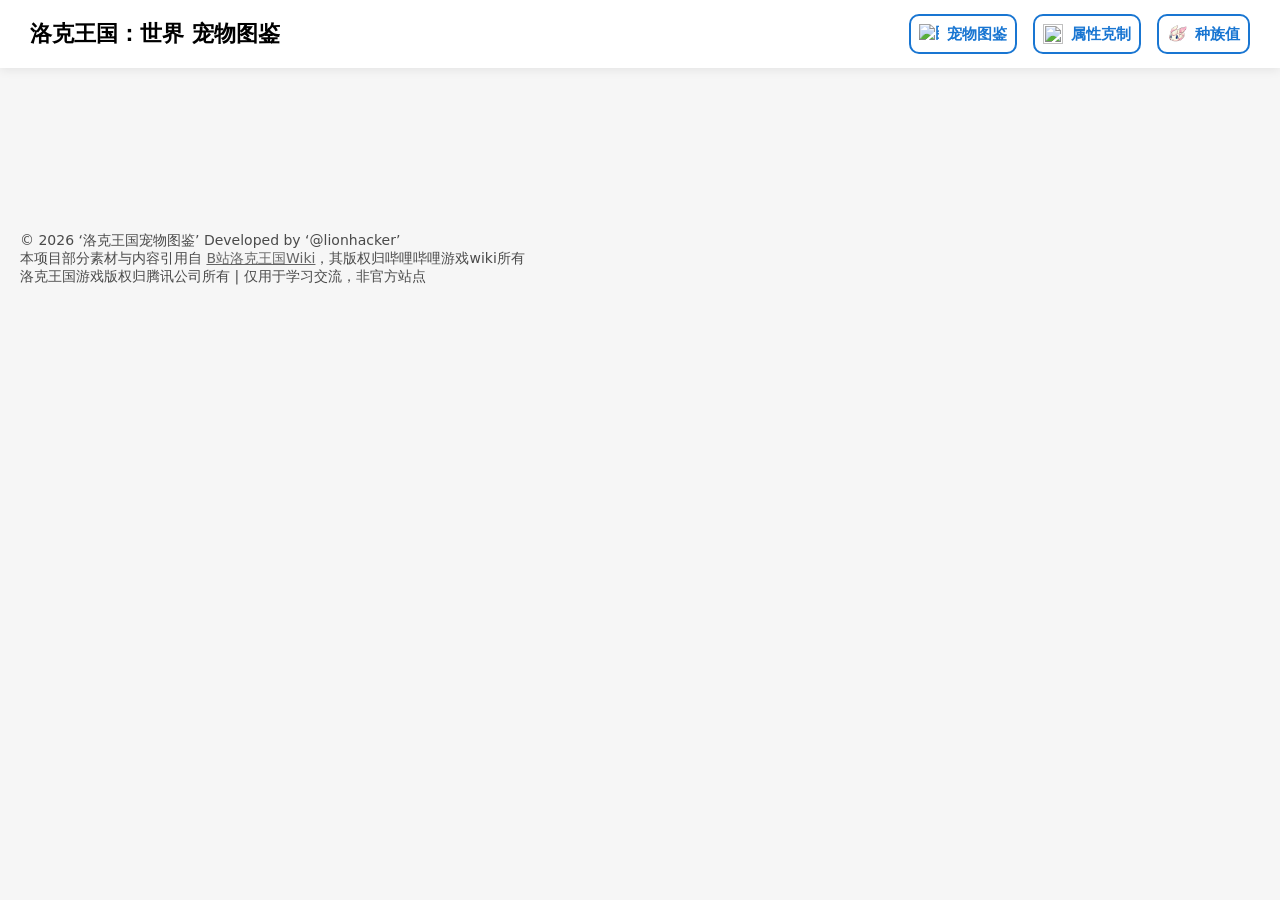
==== commit 7aa8224c: "Fix HTML encoding issues in index.html" ====
--- a/index.html
+++ b/index.html
@@ -43,7 +43,7 @@
 <!-- 返回顶部按钮 -->
 <button id="backToTop" onclick="scrollToTop()">↑</button>
 
-<script src="/data/load-pets.js"></script>
+<script src="data/load-pets.js"></script>
 
 <script>
 const petList = [...petList1, ...petList2, ...petList3, ...petList4, ...petList5, 
@@ -153,4 +153,4 @@
 </footer>
 
 </body>
-</html>+</html>
